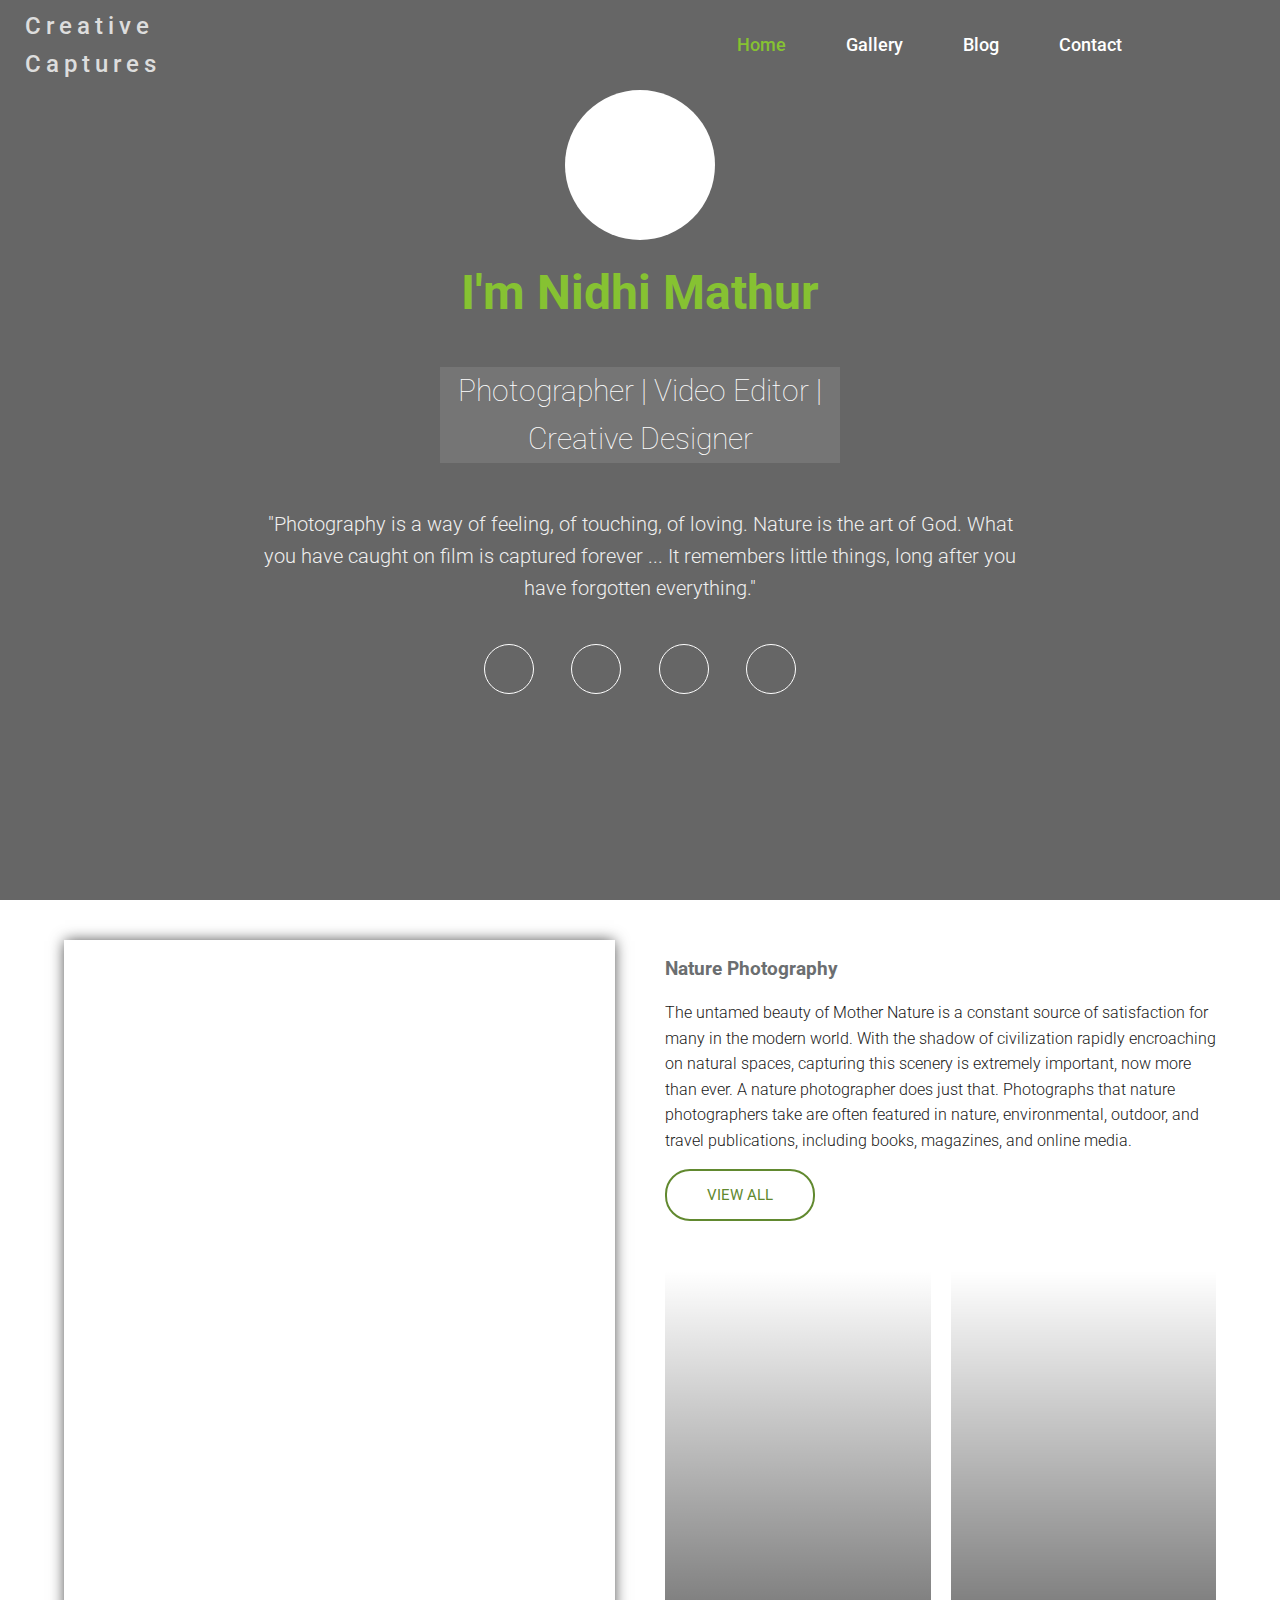
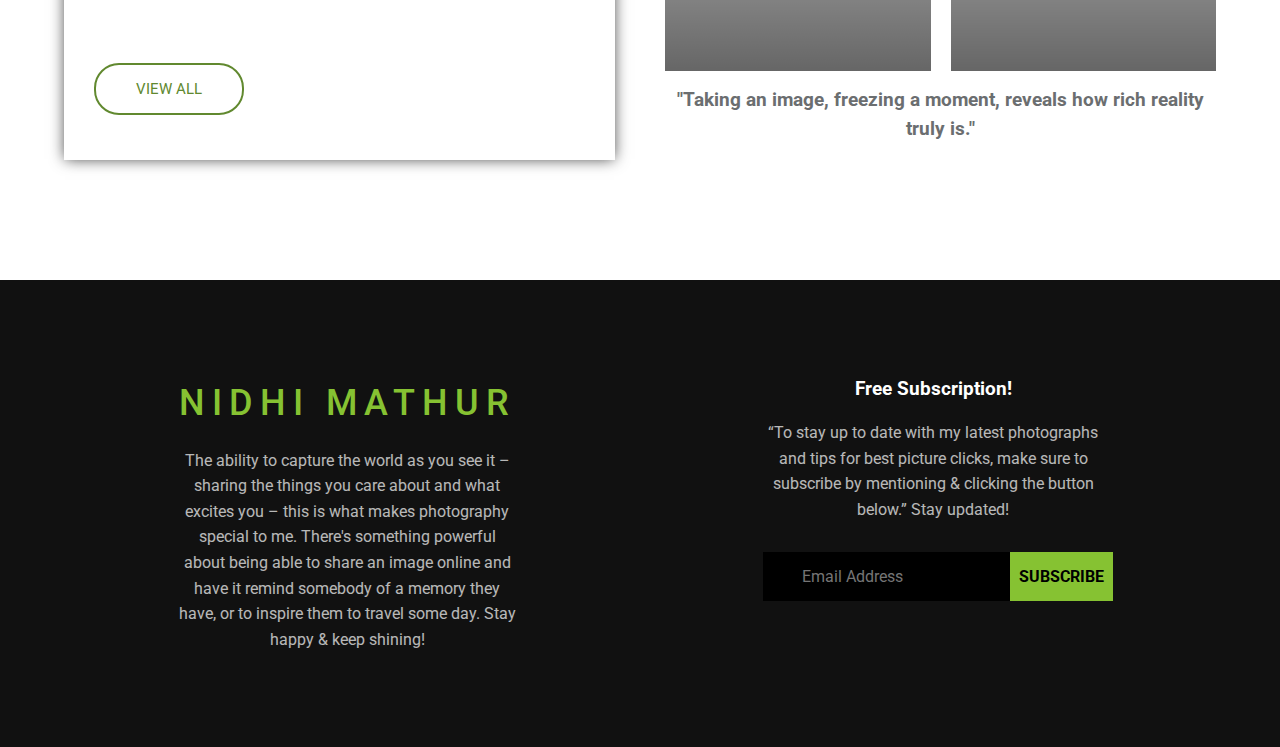
==== index.html @ 0735e73c "Add files via upload" ====
<!DOCTYPE html>
<html>
    <head>
        <meta charset="utf-8">
        <meta http-equiv="X-UA-Compatible" content="IE=edge">
        <title>Photography Site</title>
        <meta name = "viewport" content = "width=device-width, intial-scale=1.0">
        <link rel="stylesheet" href="main.css">
        <script src="https://kit.fontawesome.com/dbed6b6114.js" crossorigin="anonymous"></script>
    </head>
    <body>
        
        <!-- header -->
        <header class = "header">
            <div class = "nav-section">
                <div class = "brand-and-navBtn">
                    <span class = "brand-name">
                        Creative Captures 
                    </span>
                    <span class = "navBtn flex">
                        <i class = "fas fa-bars"></i>
                    </span>
                </div>

                <!-- navigation menu -->
                <nav class = "top-nav">
                    <ul>
                        <li><a href = "index.html" class = "active">Home</a></li>
                        <li><a href = "gallery.html">Gallery</a></li>
                        <li><a href = "blog.html">Blog</a></li>
                        <li><a href = "contact.html">Contact</a></li>
                    </ul>
                </nav>
                <span class = "search-icon">
                    <i class = "fas fa-search"></i>
                </span>
            </div>

            <div class = "container about">
                <div class = "about-content">
                    <div class = "about-img flex">
                        <img src = "images/about-img.jpg" alt = "photographer img">
                    </div>
                    <h2>I'm Nidhi Mathur</h2>
                    <h3>Photographer | Video Editor | Creative Designer</h3>
                    <blockquote>
                        "Photography is a way of feeling, of touching, of loving. Nature is the art of God. What you have caught on film is captured forever ... It remembers little things, long after you have forgotten everything."
                    </blockquote>
                </div>

                <div class = "social-icons">
                    <ul>
                        <li>
                            <a href = "https://www.facebook.com/profile.php?id=100063593402086"><i class = "fab fa-facebook"></i></a>
                        </li>
                        <li>
                            <a href = "https://www.linkedin.com/in/nidhi-mathur-9093681ab/"><i class = "fab fa-linkedin"></i></a>
                        </li>
                        <li>
                            <a href = "https://www.instagram.com/sunidhimathur_99/"><i class = "fab fa-instagram"></i></a>
                        </li>
                        <li>
                            <a href = "https://www.behance.net/nidhimathur2"><i class = "fab fa-behance"></i></a>
                        </li>
                    </ul>
                </div>
            </div>
        </header>
        <!-- end of header -->

        <!-- main -->
        <section class = "section-one">
            <div class = "container">
                <div class = "sec-one-left">
                    <!-- image here -->
                    <div>
                        <h3>About Photography</h3>
                        <p>Photography is the art of capturing light with a camera, usually via a digital sensor or film, to create an image. Photography adds so much value to our lives, by recording special events, people, or places, as well as helping us learn and grow as people. It allows you to share your life and experiences in more meaningful ways via images, either online or printed and given as gifts. Photographers create visual records that inspire, satisfy people, and keep memories intact forever.</p>
                        <a href = "#" class = "btn">view all</a>
                    </div>
                </div>

                <div class = "sec-one-right">
                    <div class = "work-content">
                        <h3>Nature Photography</h3>
                        <p>The untamed beauty of Mother Nature is a constant source of satisfaction for many in the modern world. With the shadow of civilization rapidly encroaching on natural spaces, capturing this scenery is extremely important, now more than ever. A nature photographer does just that. Photographs that nature photographers take are often featured in nature, environmental, outdoor, and travel publications, including books, magazines, and online media.</p>
                        <a href = "#" class = "btn">view all</a>
                    </div>
                    <div class = "work-imgs">
                        <div class = "work-img-1">
                            <!--image here-->
                        </div>
                        <div class = "work-img-2">
                            <!-- image here -->
                        </div>
                    </div>
                    <h3>"Taking an image, freezing a moment, reveals how rich reality truly is."</h3>
                </div>
            </div>
        </section>

        
        <!-- footer -->
        <footer class = "footer">
            <div class = "footer-container container">
                <div>
                    <h2>NIDHI MATHUR</h2>
                    <p>The ability to capture the world as you see it – sharing the things you care about and what excites you – this is what makes photography special to me. There's something powerful about being able to share an image online and have it remind somebody of a memory they have, or to inspire them to travel some day. Stay happy & keep shining!</p>
                </div>
                <div>
                    <h3>Free Subscription!</h3>
                    <p>“To stay up to date with my latest photographs and tips for best picture clicks, make sure to subscribe by mentioning & clicking the button below.” Stay updated!</p>

                    <div class = "subs">
                        <i class = "fas fa-envelope"></i>
                        <input type = "email" id = "email" placeholder="Email Address">
                        <button type = "submit">SUBSCRIBE</button>
                    </div>
                </div>
            </div>
           
        </footer>
        <!-- end of footer -->
        

        <script src="script.js"></script>
    </body>
</html>
---- main.css ----
@import url('https://fonts.googleapis.com/css2?family=Roboto:wght@100;300;400;500;700;900&display=swap');

:root{
    --white: #ddd;
    --dark: #111;
    --darkGrey: #474b4f;
    --lightGrey: #6b6e70;
    --lightGreen: #86c232;
    --darkGreen: #61892f;
    --transition: all 0.5s ease;
}
*{
    padding: 0;
    margin: 0;
    box-sizing: border-box;
    font-family: 'Roboto', sans-serif;
}
body{
    line-height: 1.6;
}
img{
    width: 100%;
    display: block;
}
ul li{
    list-style: none;
}
a{
    text-decoration: none;
    color: #000;
}
h1, h2, h3, h4, h5, h6, p{
    margin: 15px 0;
}

/********************** Utility Classes *******************/
.flex{
    display: flex;
    justify-content: center;
    align-items: center;
}
.container{
    width: 90vw;
    margin: 0 auto;
}
.btn{
    background: var(--darkGreen);
    border: none;
    display: block;
    width: 150px;
    text-align: center;
    color: var(--darkGreen);
    text-transform: uppercase;
    background: transparent;
    font-size: 15px;
    padding: 12px;
    border: 2px solid var(--darkGreen);
    border-radius: 25px;
    margin: 15px 0;
    transition: var(--transition);
}
.btn:hover{
    background: var(--darkGreen);
    color: #fff;
}
.active{
    color: var(--lightGreen)!important;
}

/**************** end of Utility Classes *******************/

/********************** Header styling *********************/

.header{
    min-height: 100vh;
    background: linear-gradient(rgba(0, 0, 0, 0.6), rgba(0, 0, 0, 0.6)), url("images/header.jpg") center/cover no-repeat;
    color: #fff;
}
.top-nav a{
    color: #fff;
}
.brand-and-navBtn{
    background: #000;
    position: relative;
    z-index: 999;
    height: 90px;
    display: flex;
    justify-content: space-between;
    align-items: center;
    font-weight: 500;
    font-size: 24px;
    padding: 15px 25px;
    color: var(--white);
}
.brand-name{
    letter-spacing: 5px;
    cursor: pointer;
}
.navBtn{
    width: 40px;
    height: 40px;
    border: 1px solid var(--white);
    cursor: pointer;
}
.navBtn:hover{
    background: #fff;
    color: #000;
    transition: var(--transition);
}
.top-nav{
    background: #000;
    transform: translateY(-600px);
    transition: var(--transition);
}
.showNav{
    transform: translateY(0);
}
.search-icon{
    display: none;
}
.top-nav ul li{
    padding: 10px 0;
}
.top-nav ul a{
    position: relative;
    font-weight: 500;
    font-size: 18px;
    text-align: center;
    display: block;
}
.top-nav ul a::after{
    content: "";
    height: 2px;
    background: var(--lightGreen);
    position: absolute;
    bottom: -5px;
    left: 50%;
    transform: translateX(-50%);
    width: 0;
    transition: var(--transition);
}
.top-nav ul a:hover::after{
    width: 100px;
}
.about{
    margin-top: -160px;
}
.about-content img{
    width: 140px;
    height: 140px;
    border-radius: 50%;
}
.about-img{
    background: #fff;
    width: 150px;
    height: 150px;
    margin: 0 auto;
    border-radius: 50%;
}
.about-content h2{
    font-size: 48px;
    text-align: center;
    margin-bottom: 35px;
    color: var(--lightGreen);
}
.about-content h3{
    color: #fff;
    font-size: 30px;
    font-weight: 100;
    background: rgba(255, 255, 255, 0.1);
    width: 400px;
    margin: 35px auto;
    text-align: center;
}
blockquote{
    font-size: 20px;
    font-weight: 300;
    opacity: 0.9;
    width: 60vw;
    margin: 45px auto 15px auto;
    text-align: center;
}
blockquote span{
    font-size: 14px;
    text-transform: uppercase;
    color: var(--darkGreen);
    font-weight: 300;
    letter-spacing: 5px;
    display: block;
}
.social-icons{
    width: 350px;
    margin: 40px auto 0 auto;
    padding-bottom: 30px;
}
.social-icons ul a{
    color: #fff;
    font-size: 30px;
    display: block;
    width: 50px;
    height: 50px;
    border: 1px solid #fff;
    border-radius: 50%;
    display: flex;
    justify-content: center;
    align-items: center;
    transition: var(--transition);
}
.social-icons ul{
    display: flex;
    justify-content: space-around;
}
.social-icons ul a:hover{
    background: var(--lightGreen);
    border-color: var(--lightGreen);
}

/********************* End of Header ***********************/

/*********************** Main section ********************/

/**************** index.html *************/

/* section one */
.section-one{
    margin: 40px 0;
    min-height: 100vh;
}
.sec-one-left{
    height: 100vh;
    background: url("images/project-main.jpg") center/cover no-repeat;
    box-shadow: 0px 0px 14px -1px rgba(0, 0, 0, 0.75);
    -webkit-box-shadow: 0px 0px 14px -1px rgba(0, 0, 0, 0.75);
    -moz-box-shadow: 0px 0px 14px -1px rgba(0, 0, 0, 0.75);
}
.sec-one-left div{
    color: #fff;
    height: 100%;
    display: flex;
    flex-direction: column;
    justify-content: flex-end;
    padding: 30px;
}
.sec-one-left div h3{
    font-size: 28px;
    opacity: 0.9;
}
.sec-one-left div p{
    font-weight: 300;
    opacity: 0.8;
}
.sec-one-right h3{
    color: var(--lightGrey);
}
.sec-one-right >h3{
    text-align: center;
}
.sec-one-right p{
    opacity: 0.9;
    font-weight: 300;
}
.work-content{
    margin: 50px 0;
}
.work-imgs{
    display: grid;
    grid-template-columns: repeat(2, 1fr);
    grid-column-gap: 20px;
}
.work-img-1{
    background: linear-gradient(rgba(0, 0, 0, 0), rgba(0, 0, 0, 0.6)), url("images/porject-1.jpg") center/cover no-repeat;
    height: 400px;
    transition: var(--transition);
}
.work-img-2{
    background: linear-gradient(rgba(0, 0, 0, 0), rgba(0, 0, 0, 0.6)), url("images/porject-2.jpg") center/cover no-repeat;
    height: 400px;
    transition: var(--transition);
}
.work-imgs div:hover{
    box-shadow: 0 0 8px #000;
    -webkit-box-shadow: 0 0 8px #000;
    -moz-box-shadow: 0 0 8px #000;
}




/************* end of index.html ***********/



/**************** gallery.html ***************/

/* section three */
.section-three{
    margin: 40px 0;
}
.single-img{
    position: relative;
    margin: 10px;
}
.single-img-content{
    position: absolute;
    bottom: 0;
    left: 0;
    right: 0;
    color: #fff;
    padding: 5px 30px;
    background: rgba(0, 0, 0, 0.7);
}
.single-img-content h3{
    font-size: 18px;
    font-weight: 300;
    text-transform: uppercase;
}

/************** end of gallery.html ***********/



/****************** blog.html ****************/

/* section four */
.section-four{
    margin: 40px 0;
}
.blog{
    margin: 40px 0;
}
.blog-content{
    padding: 25px;
    background: #f7f7f7;
}
.blog span{
    display: block;
}
.badge{
    background: var(--lightGreen);
    width: 140px;
    border-radius: 5px;
    padding: 5px 0;
    color: #fff;
    text-align: center;
    margin-bottom: 8px;
}
.misc-info{
    font-size: 14px;
    color: var(--dark);
    margin-top: 16px;
}
.blog-title{
    font-size: 20px;
    font-weight: 900;
}
.blog-text{
    font-weight: 300;
}

/*************** end of blog.html ***********/



/*************** contact.html **************/

/* section five */
.section-five{
    margin: 40px 0;
}
.section-five .container div{
    margin: 20px 0;
}
.contact-top{
    text-align: center;
}
.contact-top h3{
    font-size: 28px;
}
.contact-top p{
    font-weight: 300;
    width: 70%;
    margin: 0 auto;
}
.contact-middle div{
    text-align: center;
    padding: 25px 0;
    background: var(--dark);
    color: #fff;
}
.contact-middle div span{
    display: block;
}
.contact-icon{
    font-size: 30px;
}
.contact-middle div span:nth-child(2){
    font-size: 18px;
    font-weight: bold;
}
.contact-middle div p{
    font-weight: 300;
    opacity: 0.7;
}
.contact-bottom{
    margin-top: 50px!important;
}
.form input[type = "text"], .form input[type = "email"], .form textarea{
    width: 100%;
    font-size: 16px;
    padding: 10px 15px;
    margin: 10px 0;
    border: 1px solid var(--lightGreen);
    outline: none;
    border-radius: 5px;
}
.contact-bottom .form{
    padding: 0 20px;
}

/************** end of contact.html **********/



/******************* Footer Styling *****************/

.footer{
    background: var(--dark);
    color: #fff;
    padding: 40px 0;
    text-align: center;
}
.footer-container > div{
    margin: 40px 0;
}
.footer-container h2{
    color: var(--lightGreen);
    font-size: 36px;
    font-weight: 500;
    letter-spacing: 7px;
}
.footer-container p{
    opacity: 0.7;
}
.subs{
    background: #000;
    width: 350px;
    display: flex;
    justify-content: space-between;
    align-items: center;
    margin: 30px auto;
}
.subs i{
    font-size: 26px;
    flex: 10%;
    display: block;
}
.subs input{
    flex: 60%;
    background: transparent;
    border: none;
    font-size: 16px;
    padding: 0 5px;
    outline: 0;
    color: #fff;
}
.subs button{
    flex: 30%;
    font-size: 16px;
    padding: 15px 0;
    font-weight: bold;
    background: var(--lightGreen);
    border: none;
    transition: var(--transition);
    cursor: pointer;
}
.subs button:hover{
    color: #fff;
}
.footer > p{
    text-align: center;
    font-size: 14px;
}

/******************* end of footer ****************/



/***************** Media Queries *****************/

@media screen and (min-width: 678px){
    /* section five */
    .contact-middle{
        display: grid;
        grid-template-columns: repeat(2, 1fr);
        grid-column-gap: 20px;
    }
}

@media screen and (min-width: 800px){
    /* section two */
    .insta-imgs{
        grid-template-columns: repeat(4, 1fr);
    }

    /* section three */
    .gallery{
        display: grid;
        grid-template-columns: repeat(2, 1fr);
    }

    /* section four */
    .blog-wrapper-sm{
        display: grid;
        grid-template-columns: repeat(2, 1fr);
        grid-gap: 20px;
    }
    
}

@media screen and (min-width: 992px){
    /* header & footer */
    .nav-section{
        display: flex;
        justify-content: space-between;
    }
    .navBtn{
        display: none;
    }
    .brand-and-navBtn{
        flex: 0 0 10%;
        background: none;
    }
    .top-nav{
        flex: 0 1 80%;
        display: flex;
        justify-content: flex-end;
        align-items: center;
        transition: transform 0s ease;
        transform: translateY(0);
        background: transparent;
    }
    .top-nav ul{
        display: flex;
    }
    .top-nav ul li{
        margin-right: 30px;
        margin-left: 30px;
    }
    .about{
        margin-top: 0;
    }
    .search-icon{
        flex: 0 0 10%;
        display: block;
        display: flex;
        justify-content: center;
        align-items: center;
        font-size: 24px;
        cursor: pointer;
        transition: var(--transition);
    }
    .search-icon i:hover{
        transform: scale(1.2);
    }

    /* section five */
    .contact-middle{
        grid-template-columns: repeat(4, 1fr);
    }
    .contact-bottom{
        display: grid;
        grid-template-columns: repeat(2, 1fr);
        grid-column-gap: 40px;
    }
}


@media screen and (min-width: 1000px){
    /* section one */
    .section-one .container{
        display: grid;
        grid-template-columns: repeat(2, 1fr);
        grid-column-gap: 50px;
    }
    .sec-one-left{
        align-self: center;
    }
    .work-content{
        margin-top: 0;
    }
    .sec-one-left{
        height: 100%;
    }

    /* section four */
    .blog-wrapper-lg{
        display: grid;
        grid-template-columns: repeat(2, 1fr);
        grid-gap: 20px;
    }

    /* footer */
    .footer-container{
        display: grid;
        grid-template-columns: repeat(2, 1fr);
        grid-gap: 20px;
    }
}

@media screen and (min-width: 1200px){
    /* footer */
    .footer-container > div{
        width: 60%;
        margin-left: auto;
        margin-right: auto;
    }

    /* section three */
    .gallery{
        grid-template-columns: repeat(3, 1fr);
    }
}

@media screen and (min-width: 1400px){
    /* section four */
    .blog-wrapper-sm{
        grid-template-columns: repeat(4, 1fr);
    }
}

/*************** extra small sized screen ******************/

@media screen and (max-width: 500px){
    /* overall styling */
    .header{
        padding-bottom: 30px;
    }
    .social-icons{
        display: none;
    }
    .about-content h3{
        width: 100%;
    }
    .about-content blockquote{
        font-size: 16px;
        width: 100%;
    }
    .subs{
        width: 280px;
    }
    .subs i{
        display: none;
    }
    .subs input{
        width: 100%;
    }
    .subs button{
        padding-left: 8px;
        padding-right: 8px;
    }
    h2{
        font-size: 30px!important;
    }
    h3{
        font-size: 20px!important;
    }
    p{
        font-size: 15px;
    }
    .btn{
        font-size: 14px;
        padding: 8px 0;
    }
    .work-imgs{
        grid-template-columns: 1fr;
        grid-row-gap: 20px;
    }
}
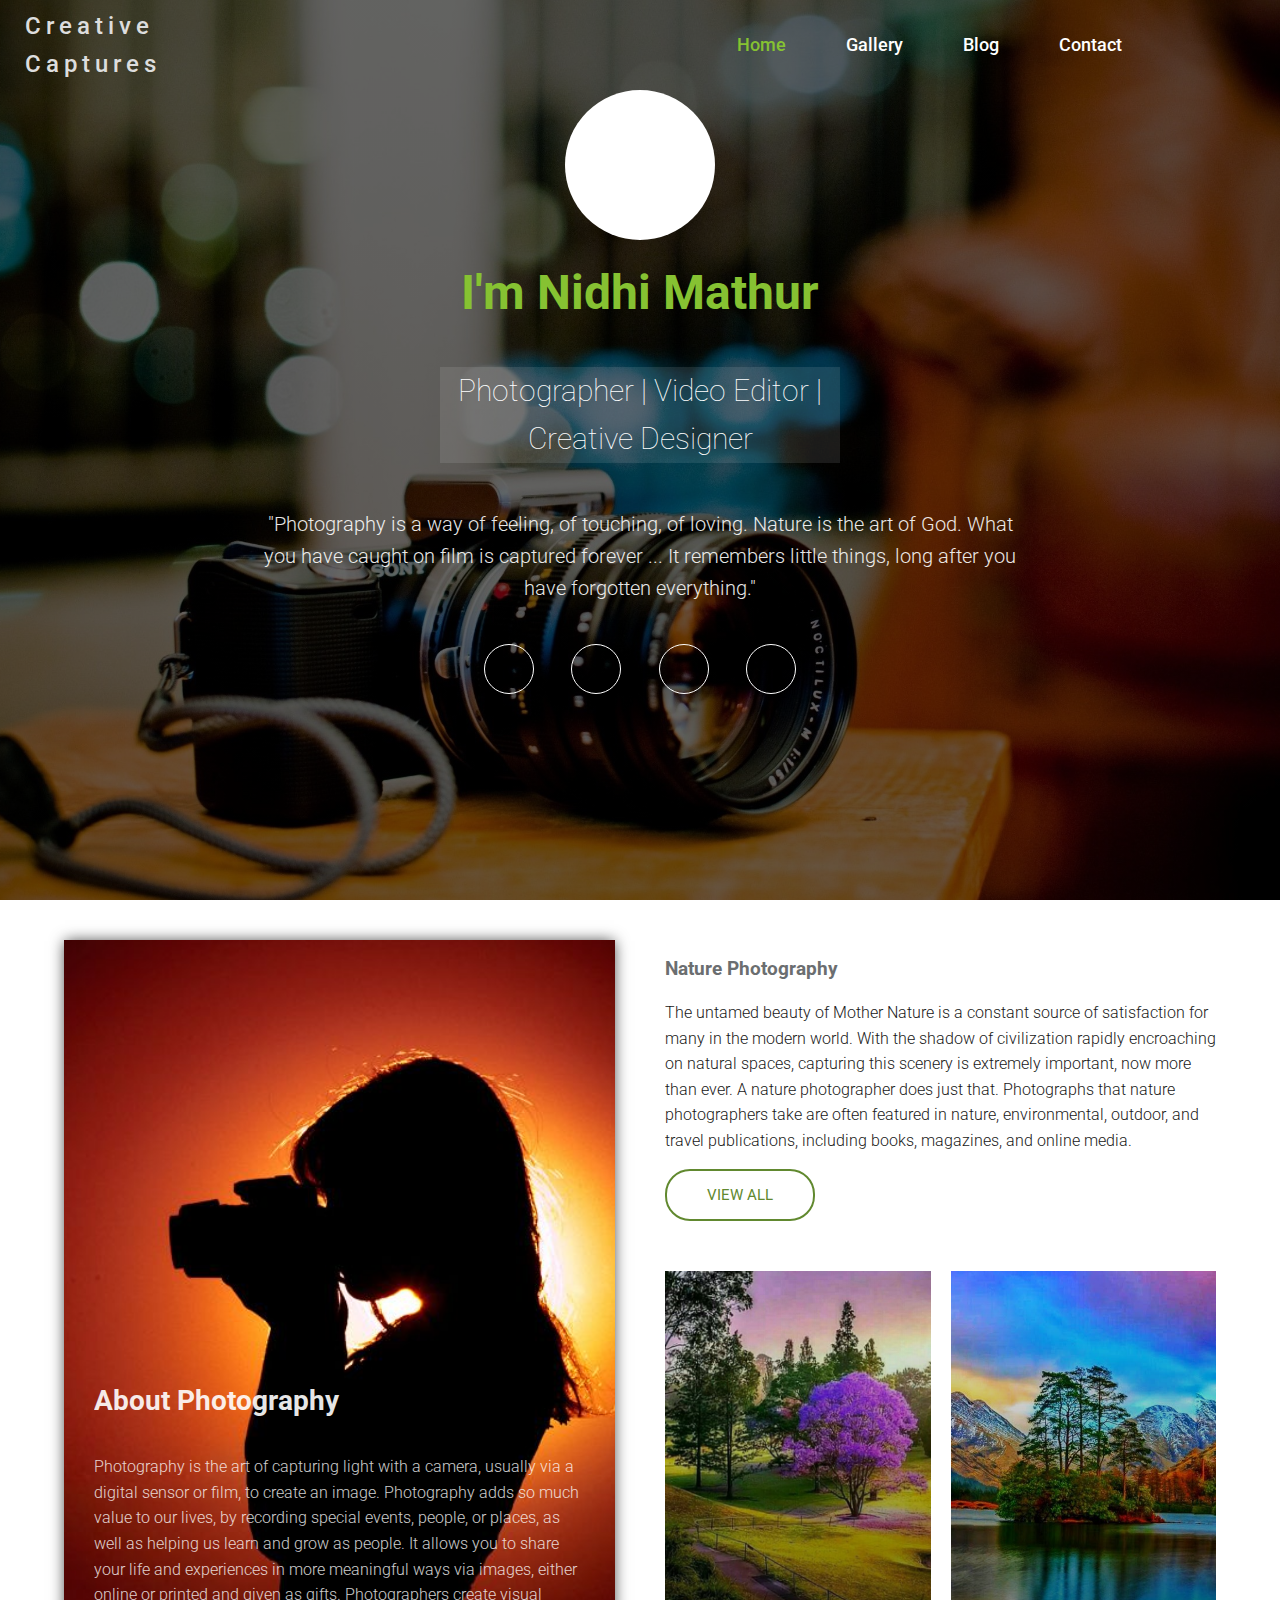
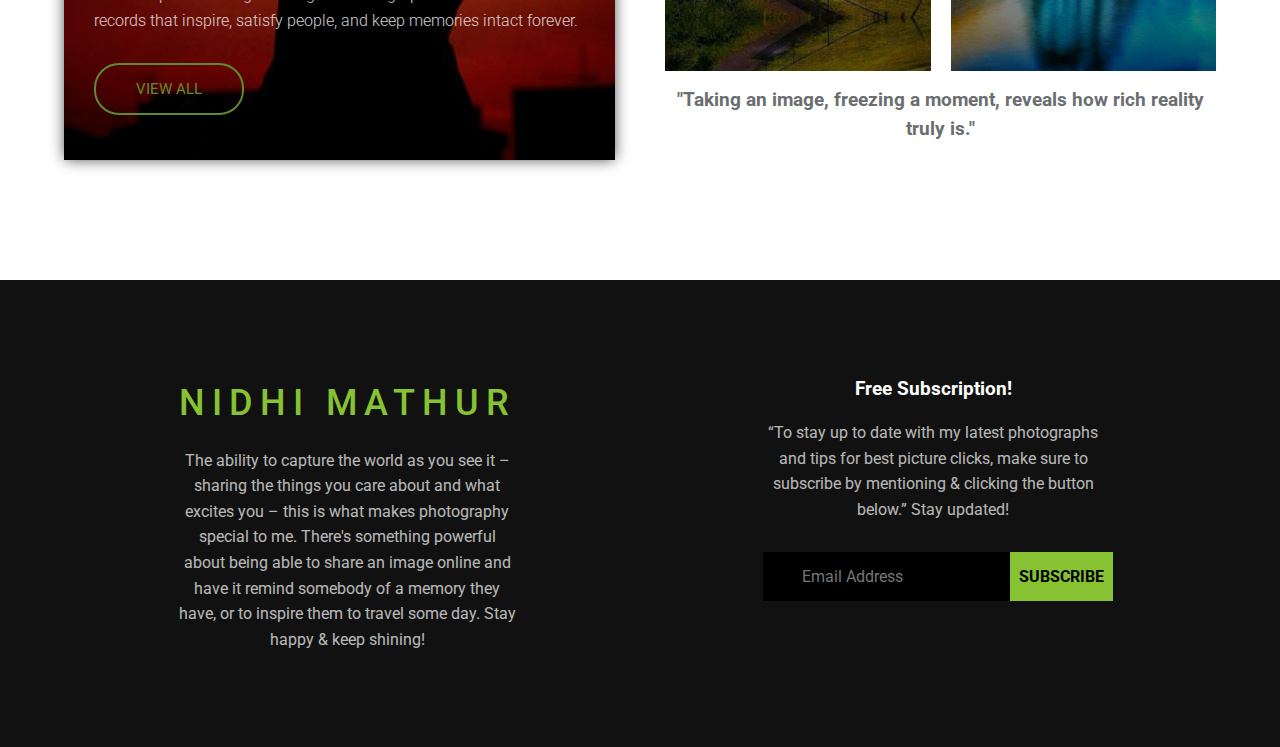
==== commit 075f90ef: "Update index.html" ====
--- a/index.html
+++ b/index.html
@@ -39,7 +39,7 @@
             <div class = "container about">
                 <div class = "about-content">
                     <div class = "about-img flex">
-                        <img src = "images/about-img.jpg" alt = "photographer img">
+                        <img src = "./images/about-img.jpg" alt = "photographer img">
                     </div>
                     <h2>I'm Nidhi Mathur</h2>
                     <h3>Photographer | Video Editor | Creative Designer</h3>
@@ -125,4 +125,4 @@
 
         <script src="script.js"></script>
     </body>
-</html>+</html>
